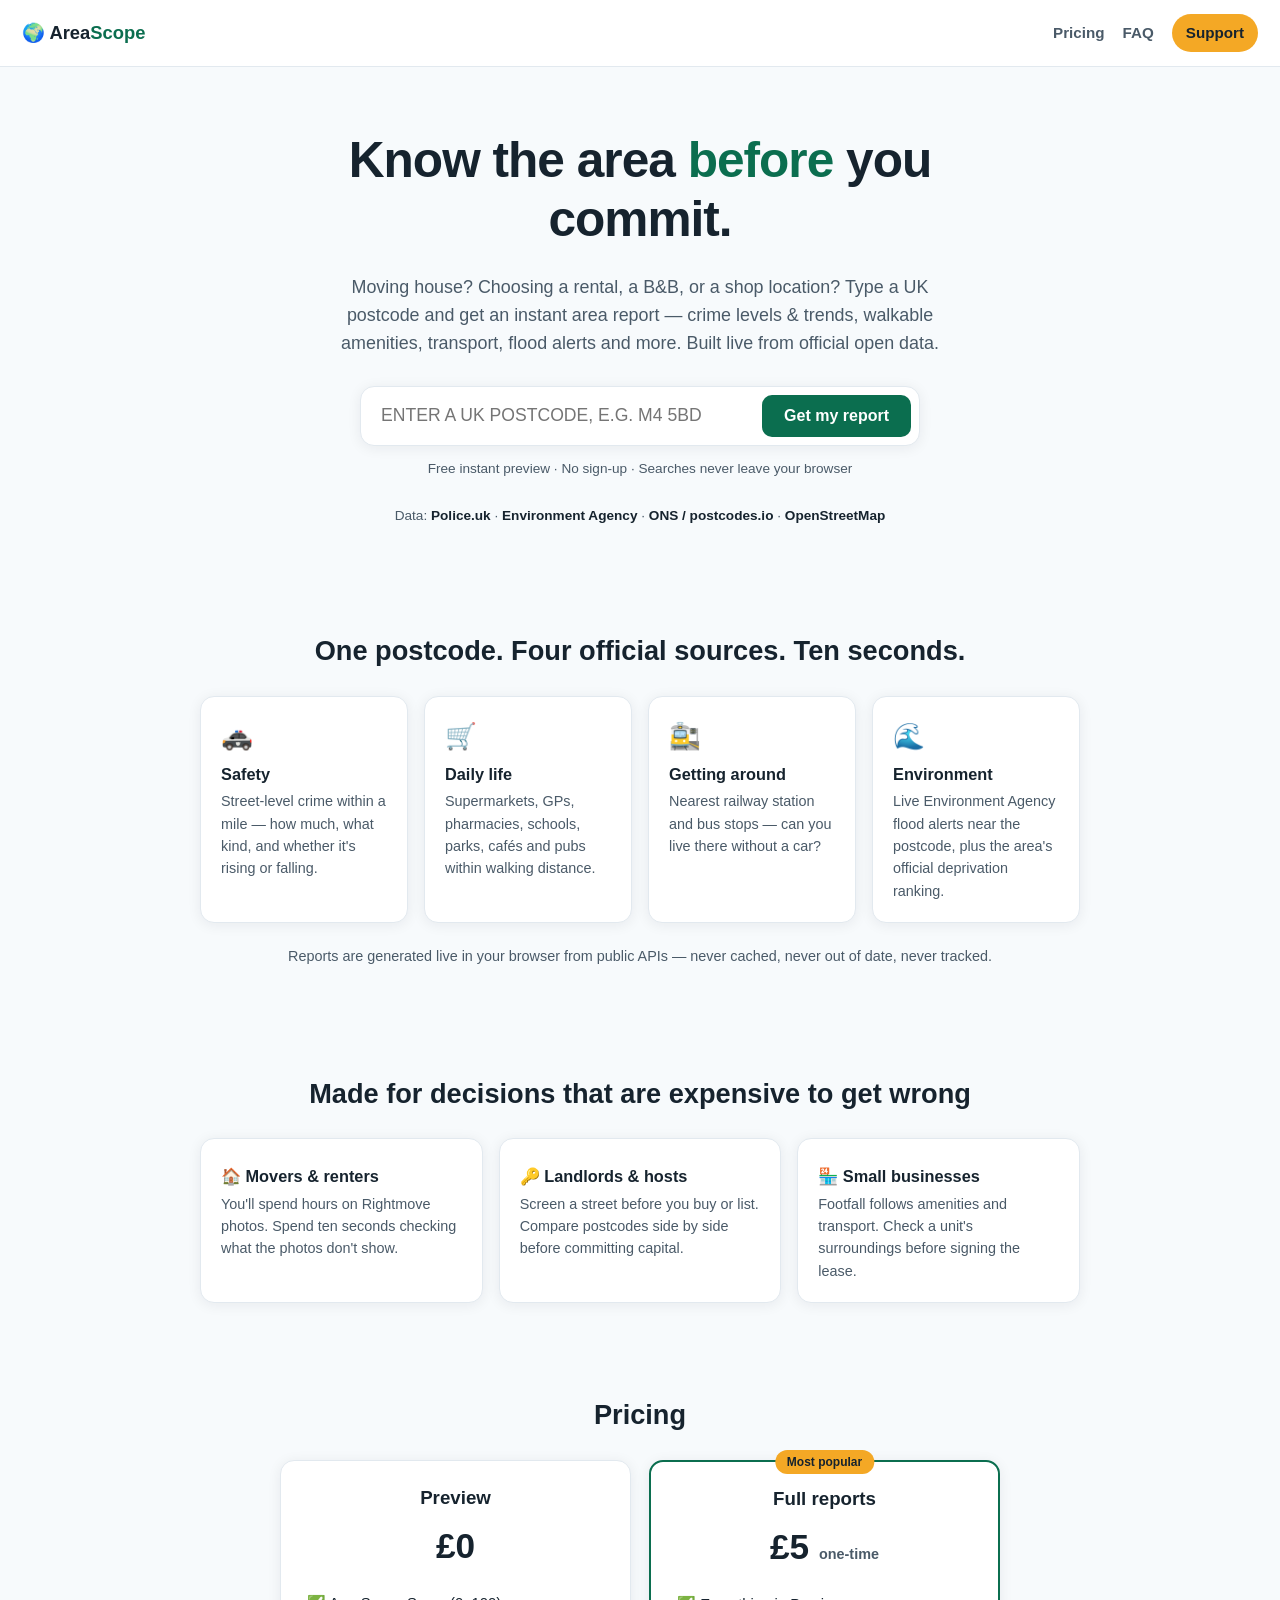
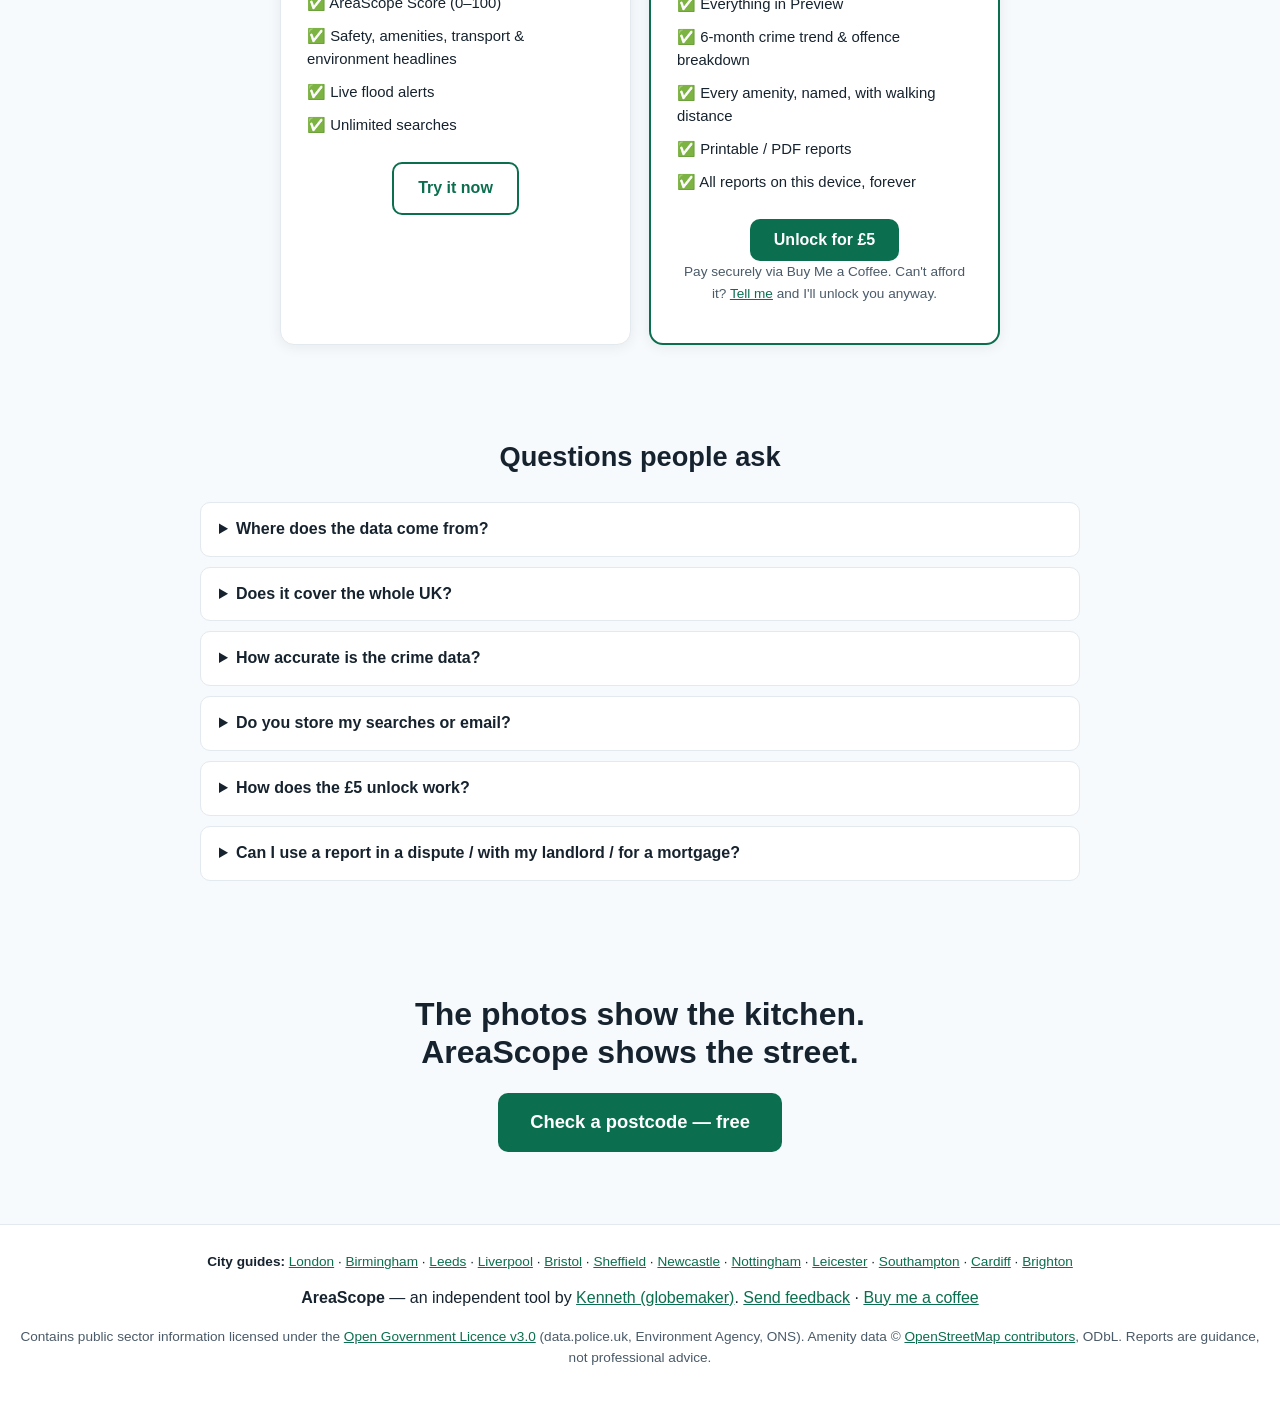
==== index.html @ 7314820b "AreaScope: instant UK area reports from open data Co-Authored-By: Claude Fable 5 <noreply@anthropic." ====
<!DOCTYPE html>
<html lang="en-GB">
<head>
<meta charset="UTF-8">
<meta name="viewport" content="width=device-width, initial-scale=1.0">
<title>AreaScope — instant UK area reports. Crime, amenities & flood risk for any postcode</title>
<meta name="description" content="Type any UK postcode and get an instant area intelligence report: crime levels and trends, walkable amenities, transport, flood alerts and deprivation stats — built from official open data.">
<link rel="canonical" href="https://kennethmacfadyen-globemaker.github.io/areascope/">
<meta property="og:title" content="AreaScope — know the area before you commit">
<meta property="og:description" content="Instant UK postcode reports: crime, amenities, transport, flood alerts. Free preview, full report £5.">
<meta property="og:type" content="website">
<meta property="og:url" content="https://kennethmacfadyen-globemaker.github.io/areascope/">
<link rel="icon" href="favicon.svg" type="image/svg+xml">
<link rel="stylesheet" href="style.css">
<script type="application/ld+json">
{
  "@context": "https://schema.org",
  "@type": "FAQPage",
  "mainEntity": [
    {"@type":"Question","name":"Where does AreaScope data come from?","acceptedAnswer":{"@type":"Answer","text":"Official open sources: street-level crime from data.police.uk, geography and deprivation from postcodes.io (ONS), live flood alerts from the Environment Agency, and amenities from OpenStreetMap. Nothing is made up and nothing is stale — it is fetched live when you search."}},
    {"@type":"Question","name":"Is the free report really free?","acceptedAnswer":{"@type":"Answer","text":"Yes. Every search shows the AreaScope Score and a headline for each category at no cost. The full report — trends, tables, distances and a printable PDF — is a one-time £5 unlock."}},
    {"@type":"Question","name":"Does AreaScope cover Scotland and Northern Ireland?","acceptedAnswer":{"@type":"Answer","text":"Amenities, transport and area profile work UK-wide. Street-level crime covers England, Wales and Northern Ireland (Police Scotland and Greater Manchester Police do not publish to the open API; reports there say so explicitly). Flood alerts cover England."}},
    {"@type":"Question","name":"Do you store my searches?","acceptedAnswer":{"@type":"Answer","text":"No. AreaScope has no server and no database. Your browser talks directly to the public data sources; your searches never pass through us."}}
  ]
}
</script>
</head>
<body>

<header class="site-header">
  <a class="brand" href="./">🌍 Area<span>Scope</span></a>
  <nav>
    <a href="#pricing">Pricing</a>
    <a href="#faq">FAQ</a>
    <a href="https://www.buymeacoffee.com/globemaker" target="_blank" rel="noopener" class="nav-cta">Support</a>
  </nav>
</header>

<main>
  <!-- ============ HERO ============ -->
  <section class="hero" id="top">
    <h1>Know the area <em>before</em> you commit.</h1>
    <p class="sub">Moving house? Choosing a rental, a B&amp;B, or a shop location? Type a UK postcode and get an instant area report — crime levels &amp; trends, walkable amenities, transport, flood alerts and more. Built live from official open data.</p>

    <form id="search-form" class="search" autocomplete="off">
      <div class="search-box">
        <input id="postcode-input" type="text" inputmode="text" placeholder="Enter a UK postcode, e.g. M4 5BD" aria-label="UK postcode" required>
        <button type="submit" id="search-btn">Get my report</button>
      </div>
      <ul id="autocomplete" class="autocomplete" hidden></ul>
      <p class="reassure">Free instant preview · No sign-up · Searches never leave your browser</p>
    </form>

    <p class="trustline">Data: <strong>Police.uk</strong> · <strong>Environment Agency</strong> · <strong>ONS / postcodes.io</strong> · <strong>OpenStreetMap</strong></p>
  </section>

  <!-- ============ REPORT ============ -->
  <section id="report" class="report" hidden>
    <div id="report-status" class="report-status" hidden></div>
    <div id="report-body" hidden>
      <div class="report-head">
        <div>
          <h2 id="report-title">Area report</h2>
          <p id="report-subtitle" class="muted"></p>
        </div>
        <div class="score-dial" id="score-dial"></div>
      </div>

      <div id="flood-banner" class="flood-banner" hidden></div>

      <div class="cat-grid" id="cat-grid"></div>

      <!-- Locked / unlocked detail -->
      <div id="detail-lock" class="detail-lock">
        <h3>The full report goes deeper</h3>
        <ul class="lock-list">
          <li>📈 6-month crime trend &amp; breakdown by offence type</li>
          <li>🛒 Every amenity with its name and walking distance</li>
          <li>🚉 Nearest station &amp; transport detail</li>
          <li>🖨️ Printable / save-as-PDF report to share or file</li>
        </ul>
        <button class="btn-primary" id="unlock-btn">Unlock full reports — £5 one-time</button>
        <p class="muted small">One payment unlocks every report on this device, forever.</p>
      </div>

      <div id="detail-full" class="detail-full" hidden>
        <div class="detail-section" id="sec-crime"></div>
        <div class="detail-section" id="sec-amenities"></div>
        <div class="detail-section" id="sec-transport"></div>
        <div class="detail-section" id="sec-environment"></div>
        <div class="detail-section" id="sec-profile"></div>
        <div class="report-actions">
          <button class="btn-secondary" id="print-btn">🖨️ Print / save as PDF</button>
          <button class="btn-secondary" id="new-search-btn">🔍 New search</button>
        </div>
      </div>
    </div>
  </section>

  <!-- ============ HOW IT WORKS ============ -->
  <section class="how" id="how">
    <h2>One postcode. Four official sources. Ten seconds.</h2>
    <div class="how-grid">
      <div class="how-card"><span class="how-emoji">🚓</span><h3>Safety</h3><p>Street-level crime within a mile — how much, what kind, and whether it's rising or falling.</p></div>
      <div class="how-card"><span class="how-emoji">🛒</span><h3>Daily life</h3><p>Supermarkets, GPs, pharmacies, schools, parks, cafés and pubs within walking distance.</p></div>
      <div class="how-card"><span class="how-emoji">🚉</span><h3>Getting around</h3><p>Nearest railway station and bus stops — can you live there without a car?</p></div>
      <div class="how-card"><span class="how-emoji">🌊</span><h3>Environment</h3><p>Live Environment Agency flood alerts near the postcode, plus the area's official deprivation ranking.</p></div>
    </div>
    <p class="how-note">Reports are generated live in your browser from public APIs — never cached, never out of date, never tracked.</p>
  </section>

  <!-- ============ WHO IT'S FOR ============ -->
  <section class="who">
    <h2>Made for decisions that are expensive to get wrong</h2>
    <div class="who-grid">
      <div class="who-card"><h3>🏠 Movers &amp; renters</h3><p>You'll spend hours on Rightmove photos. Spend ten seconds checking what the photos don't show.</p></div>
      <div class="who-card"><h3>🔑 Landlords &amp; hosts</h3><p>Screen a street before you buy or list. Compare postcodes side by side before committing capital.</p></div>
      <div class="who-card"><h3>🏪 Small businesses</h3><p>Footfall follows amenities and transport. Check a unit's surroundings before signing the lease.</p></div>
    </div>
  </section>

  <!-- ============ PRICING ============ -->
  <section class="pricing" id="pricing">
    <h2>Pricing</h2>
    <div class="price-grid">
      <div class="price-card">
        <h3>Preview</h3>
        <p class="price">£0</p>
        <ul>
          <li>✅ AreaScope Score (0–100)</li>
          <li>✅ Safety, amenities, transport &amp; environment headlines</li>
          <li>✅ Live flood alerts</li>
          <li>✅ Unlimited searches</li>
        </ul>
        <a class="btn-secondary" href="#top">Try it now</a>
      </div>
      <div class="price-card featured">
        <div class="badge">Most popular</div>
        <h3>Full reports</h3>
        <p class="price">£5 <span>one-time</span></p>
        <ul>
          <li>✅ Everything in Preview</li>
          <li>✅ 6-month crime trend &amp; offence breakdown</li>
          <li>✅ Every amenity, named, with walking distance</li>
          <li>✅ Printable / PDF reports</li>
          <li>✅ All reports on this device, forever</li>
        </ul>
        <button class="btn-primary" id="pricing-unlock-btn">Unlock for £5</button>
        <p class="muted small">Pay securely via Buy Me a Coffee. Can't afford it? <a href="https://docs.google.com/forms/d/e/1FAIpQLSe-93kY-jagA7ZB-U9bLWbA0I6XwmINco6NWrNfkGln5kHT_w/viewform?usp=dialog" target="_blank" rel="noopener">Tell me</a> and I'll unlock you anyway.</p>
      </div>
    </div>
  </section>

  <!-- ============ FAQ ============ -->
  <section class="faq" id="faq">
    <h2>Questions people ask</h2>
    <details><summary>Where does the data come from?</summary><p>Four official/open sources, fetched live at the moment you search: street-level crime from <strong>data.police.uk</strong>, geography and deprivation statistics from <strong>postcodes.io</strong> (ONS data), live flood alerts from the <strong>Environment Agency</strong>, and amenities from <strong>OpenStreetMap</strong>. The report shows exactly what the public record shows — nothing is edited or embellished.</p></details>
    <details><summary>Does it cover the whole UK?</summary><p>Amenities, transport and the area profile work UK-wide. Street-level crime covers England, Wales and Northern Ireland — Police Scotland and Greater Manchester Police don't publish to the open API, so in those areas the score is calculated without the crime component and the report tells you exactly that. We'd rather show you a gap than a made-up number. Flood alerts cover England.</p></details>
    <details><summary>How accurate is the crime data?</summary><p>It's the same data the police publish, anonymised to street level, usually 1–2 months behind today. It counts <em>reported</em> crime within roughly one mile of the postcode. Treat it as a strong signal, not a verdict — always visit an area in person too.</p></details>
    <details><summary>Do you store my searches or email?</summary><p>No. There's no server, no database, no cookies, no analytics. Your browser talks directly to the public APIs. The £5 unlock is stored only on your own device.</p></details>
    <details><summary>How does the £5 unlock work?</summary><p>Payment goes through Buy Me a Coffee (card / Apple Pay / Google Pay). After paying, you press "I've paid — unlock" and full reports open on your device permanently. It's an honour system — AreaScope is a one-person product and I'd rather trust you than make you create an account.</p></details>
    <details><summary>Can I use a report in a dispute / with my landlord / for a mortgage?</summary><p>Reports are for guidance only. They summarise public data accurately but aren't professional advice or an official document.</p></details>
  </section>

  <!-- ============ FINAL CTA ============ -->
  <section class="final-cta">
    <h2>The photos show the kitchen.<br>AreaScope shows the street.</h2>
    <a class="btn-primary big" href="#top">Check a postcode — free</a>
  </section>
</main>

<footer class="site-footer">
  <p class="small"><strong>City guides:</strong>
    <a href="cities/london.html">London</a> · <a href="cities/birmingham.html">Birmingham</a> ·
    <a href="cities/leeds.html">Leeds</a> · <a href="cities/liverpool.html">Liverpool</a> ·
    <a href="cities/bristol.html">Bristol</a> · <a href="cities/sheffield.html">Sheffield</a> ·
    <a href="cities/newcastle.html">Newcastle</a> · <a href="cities/nottingham.html">Nottingham</a> ·
    <a href="cities/leicester.html">Leicester</a> · <a href="cities/southampton.html">Southampton</a> ·
    <a href="cities/cardiff.html">Cardiff</a> · <a href="cities/brighton.html">Brighton</a></p>
  <p><strong>AreaScope</strong> — an independent tool by <a href="https://kennethmacfadyen-globemaker.github.io/" target="_blank" rel="noopener">Kenneth (globemaker)</a>.
  <a href="https://docs.google.com/forms/d/e/1FAIpQLSe-93kY-jagA7ZB-U9bLWbA0I6XwmINco6NWrNfkGln5kHT_w/viewform?usp=dialog" target="_blank" rel="noopener">Send feedback</a> ·
  <a href="https://www.buymeacoffee.com/globemaker" target="_blank" rel="noopener">Buy me a coffee</a></p>
  <p class="small muted">Contains public sector information licensed under the <a href="https://www.nationalarchives.gov.uk/doc/open-government-licence/version/3/" target="_blank" rel="noopener">Open Government Licence v3.0</a> (data.police.uk, Environment Agency, ONS). Amenity data © <a href="https://www.openstreetmap.org/copyright" target="_blank" rel="noopener">OpenStreetMap contributors</a>, ODbL. Reports are guidance, not professional advice.</p>
</footer>

<!-- ============ UNLOCK MODAL ============ -->
<div class="modal-backdrop" id="unlock-modal" hidden>
  <div class="modal" role="dialog" aria-modal="true" aria-labelledby="modal-title">
    <button class="modal-close" id="modal-close" aria-label="Close">×</button>
    <h3 id="modal-title">Unlock full reports — £5, once</h3>
    <p>Every full report on this device, forever: crime trends, offence breakdowns, named amenities with distances, and printable PDFs.</p>
    <ol class="modal-steps">
      <li>Chip in £5 via Buy Me a Coffee (opens in a new tab)</li>
      <li>Come back and press unlock</li>
    </ol>
    <a class="btn-primary" id="pay-link" href="https://www.buymeacoffee.com/globemaker" target="_blank" rel="noopener">1 · Chip in £5 →</a>
    <button class="btn-secondary" id="confirm-unlock">2 · I've paid — unlock</button>
    <p class="muted small">Honour system — no accounts, no tracking. Already paid on another device? The same button works.</p>
  </div>
</div>

<script src="app.js"></script>
</body>
</html>
---- style.css ----
/* AreaScope — zero-dependency styles */
:root {
  --ink: #16232e;
  --ink-soft: #4a5a68;
  --bg: #f7fafc;
  --card: #ffffff;
  --brand: #0b6e4f;
  --brand-dark: #095c42;
  --accent: #f4a825;
  --line: #e2e9ef;
  --good: #0b6e4f;
  --ok: #b58a00;
  --bad: #b3372e;
  --radius: 14px;
  --shadow: 0 2px 14px rgba(22, 35, 46, .07);
}
* { box-sizing: border-box; }
html { scroll-behavior: smooth; }
body {
  margin: 0;
  font-family: -apple-system, BlinkMacSystemFont, "Segoe UI", Roboto, Helvetica, Arial, sans-serif;
  color: var(--ink);
  background: var(--bg);
  line-height: 1.55;
}
h1, h2, h3 { line-height: 1.2; margin: 0 0 .5em; }
p { margin: 0 0 1em; }
a { color: var(--brand); }
.muted { color: var(--ink-soft); }
.small { font-size: .85rem; }

/* Header */
.site-header {
  display: flex; justify-content: space-between; align-items: center;
  padding: 14px 22px; background: var(--card); border-bottom: 1px solid var(--line);
  position: sticky; top: 0; z-index: 50;
}
.brand { font-weight: 800; font-size: 1.15rem; text-decoration: none; color: var(--ink); }
.brand span { color: var(--brand); }
.site-header nav { display: flex; gap: 18px; align-items: center; }
.site-header nav a { text-decoration: none; color: var(--ink-soft); font-weight: 600; font-size: .95rem; }
.site-header nav a:hover { color: var(--brand); }
.nav-cta { background: var(--accent); color: var(--ink) !important; padding: 7px 14px; border-radius: 999px; }

/* Hero */
.hero { max-width: 780px; margin: 0 auto; padding: 64px 20px 48px; text-align: center; }
.hero h1 { font-size: clamp(2rem, 5.4vw, 3.1rem); font-weight: 850; letter-spacing: -.02em; }
.hero h1 em { font-style: normal; color: var(--brand); }
.hero .sub { font-size: 1.12rem; color: var(--ink-soft); max-width: 640px; margin: 0 auto 28px; }
.search { position: relative; max-width: 560px; margin: 0 auto; }
.search-box {
  display: flex; gap: 8px; background: var(--card); padding: 8px;
  border-radius: var(--radius); box-shadow: var(--shadow); border: 1px solid var(--line);
}
#postcode-input {
  flex: 1; border: none; outline: none; font-size: 1.1rem; padding: 10px 12px;
  border-radius: 8px; background: transparent; min-width: 0; text-transform: uppercase;
}
#search-btn {
  background: var(--brand); color: #fff; border: none; font-size: 1rem; font-weight: 700;
  padding: 12px 22px; border-radius: 10px; cursor: pointer; white-space: nowrap;
}
#search-btn:hover { background: var(--brand-dark); }
#search-btn:disabled { opacity: .6; cursor: wait; }
.autocomplete {
  position: absolute; left: 0; right: 0; top: calc(100% + 4px); z-index: 40;
  background: var(--card); border: 1px solid var(--line); border-radius: 10px;
  box-shadow: var(--shadow); list-style: none; margin: 0; padding: 4px; text-align: left;
  max-height: 240px; overflow-y: auto;
}
.autocomplete li { padding: 9px 12px; border-radius: 7px; cursor: pointer; font-weight: 600; }
.autocomplete li:hover, .autocomplete li.active { background: #eef6f2; color: var(--brand); }
.reassure { margin-top: 12px; font-size: .85rem; color: var(--ink-soft); }
.trustline { margin-top: 26px; font-size: .85rem; color: var(--ink-soft); }
.trustline strong { color: var(--ink); }

/* Report */
.report { max-width: 860px; margin: 0 auto 40px; padding: 0 20px; }
.report-status {
  background: var(--card); border: 1px solid var(--line); border-radius: var(--radius);
  padding: 22px; text-align: center; font-weight: 600; box-shadow: var(--shadow);
}
.report-status.error { color: var(--bad); }
.spinner {
  display: inline-block; width: 18px; height: 18px; border: 3px solid var(--line);
  border-top-color: var(--brand); border-radius: 50%; vertical-align: -4px; margin-right: 10px;
  animation: spin .8s linear infinite;
}
@keyframes spin { to { transform: rotate(360deg); } }
.report-head {
  display: flex; justify-content: space-between; align-items: center; gap: 18px;
  background: var(--card); border: 1px solid var(--line); border-radius: var(--radius);
  padding: 22px; box-shadow: var(--shadow); margin-bottom: 14px; flex-wrap: wrap;
}
.report-head h2 { margin: 0; font-size: 1.5rem; }
.score-dial { width: 120px; flex: none; }
.score-dial svg { display: block; width: 100%; }
.flood-banner {
  border-radius: var(--radius); padding: 14px 18px; margin-bottom: 14px; font-weight: 600;
  background: #fdeeea; border: 1px solid #f2c4bd; color: var(--bad);
}
.flood-banner.ok { background: #ecf6f1; border-color: #cde5da; color: var(--good); }

.cat-grid { display: grid; grid-template-columns: repeat(auto-fit, minmax(240px, 1fr)); gap: 14px; margin-bottom: 14px; }
.cat-card {
  background: var(--card); border: 1px solid var(--line); border-radius: var(--radius);
  padding: 16px 18px; box-shadow: var(--shadow);
}
.cat-card h3 { font-size: .95rem; margin-bottom: 6px; display: flex; justify-content: space-between; }
.cat-card .cat-score { font-weight: 800; }
.cat-bar { height: 8px; border-radius: 999px; background: #edf1f5; overflow: hidden; margin-bottom: 8px; }
.cat-bar i { display: block; height: 100%; border-radius: 999px; }
.cat-card p { margin: 0; font-size: .88rem; color: var(--ink-soft); }
.s-good { color: var(--good); } .s-ok { color: var(--ok); } .s-bad { color: var(--bad); }
.b-good { background: var(--good); } .b-ok { background: var(--accent); } .b-bad { background: var(--bad); }

/* Lock */
.detail-lock {
  background: linear-gradient(180deg, #ffffff, #f2f8f5); border: 1px dashed var(--brand);
  border-radius: var(--radius); padding: 26px; text-align: center;
}
.lock-list { list-style: none; padding: 0; margin: 0 auto 18px; max-width: 420px; text-align: left; }
.lock-list li { padding: 4px 0; font-weight: 600; color: var(--ink-soft); }

/* Full detail */
.detail-section {
  background: var(--card); border: 1px solid var(--line); border-radius: var(--radius);
  padding: 20px 22px; box-shadow: var(--shadow); margin-bottom: 14px;
}
.detail-section h3 { font-size: 1.1rem; border-bottom: 1px solid var(--line); padding-bottom: 8px; }
.detail-section table { width: 100%; border-collapse: collapse; font-size: .92rem; }
.detail-section td, .detail-section th { padding: 6px 8px; text-align: left; border-bottom: 1px solid var(--line); }
.detail-section th { color: var(--ink-soft); font-weight: 600; }
.detail-section td:last-child, .detail-section th:last-child { text-align: right; }
.sparkline { margin: 10px 0; }
.report-actions { display: flex; gap: 12px; justify-content: center; flex-wrap: wrap; margin: 8px 0 20px; }

/* Buttons */
.btn-primary, .btn-secondary {
  display: inline-block; border-radius: 10px; padding: 12px 24px; font-size: 1rem;
  font-weight: 700; cursor: pointer; text-decoration: none; text-align: center; border: none;
}
.btn-primary { background: var(--brand); color: #fff; }
.btn-primary:hover { background: var(--brand-dark); }
.btn-primary.big { font-size: 1.15rem; padding: 15px 32px; }
.btn-secondary { background: var(--card); color: var(--brand); border: 2px solid var(--brand); }
.btn-secondary:hover { background: #eef6f2; }

/* Sections */
.how, .who, .pricing, .faq { max-width: 920px; margin: 0 auto; padding: 48px 20px; }
.how h2, .who h2, .pricing h2, .faq h2 { text-align: center; font-size: 1.7rem; margin-bottom: 28px; }
.how-grid, .who-grid { display: grid; grid-template-columns: repeat(auto-fit, minmax(200px, 1fr)); gap: 16px; }
.how-card, .who-card {
  background: var(--card); border: 1px solid var(--line); border-radius: var(--radius);
  padding: 20px; box-shadow: var(--shadow);
}
.how-emoji { font-size: 1.6rem; }
.how-card h3, .who-card h3 { font-size: 1.02rem; margin: 8px 0 6px; }
.how-card p, .who-card p { font-size: .9rem; color: var(--ink-soft); margin: 0; }
.how-note { text-align: center; color: var(--ink-soft); font-size: .9rem; margin-top: 22px; }

/* Pricing */
.price-grid { display: grid; grid-template-columns: repeat(auto-fit, minmax(260px, 1fr)); gap: 18px; max-width: 720px; margin: 0 auto; }
.price-card {
  background: var(--card); border: 1px solid var(--line); border-radius: var(--radius);
  padding: 26px; box-shadow: var(--shadow); text-align: center; position: relative;
}
.price-card.featured { border: 2px solid var(--brand); }
.price-card .badge {
  position: absolute; top: -12px; left: 50%; transform: translateX(-50%);
  background: var(--accent); font-size: .75rem; font-weight: 800; padding: 3px 12px; border-radius: 999px;
}
.price { font-size: 2.2rem; font-weight: 850; margin: 4px 0 14px; }
.price span { font-size: .9rem; font-weight: 600; color: var(--ink-soft); }
.price-card ul { list-style: none; padding: 0; margin: 0 0 20px; text-align: left; }
.price-card li { padding: 5px 0; font-size: .93rem; }

/* FAQ */
.faq details {
  background: var(--card); border: 1px solid var(--line); border-radius: 10px;
  padding: 14px 18px; margin-bottom: 10px;
}
.faq summary { font-weight: 700; cursor: pointer; }
.faq details p { margin: 10px 0 0; color: var(--ink-soft); }

/* Final CTA */
.final-cta { text-align: center; padding: 56px 20px 72px; }
.final-cta h2 { font-size: clamp(1.4rem, 4vw, 2rem); margin-bottom: 22px; }

/* Footer */
.site-footer { border-top: 1px solid var(--line); padding: 26px 20px 40px; text-align: center; background: var(--card); }

/* Modal */
.modal-backdrop {
  position: fixed; inset: 0; background: rgba(22,35,46,.55); z-index: 100;
  display: flex; align-items: center; justify-content: center; padding: 20px;
}
.modal-backdrop[hidden] { display: none; }
.modal {
  background: var(--card); border-radius: var(--radius); padding: 30px; max-width: 430px;
  width: 100%; position: relative; text-align: center; box-shadow: 0 10px 40px rgba(0,0,0,.25);
}
.modal-close {
  position: absolute; top: 10px; right: 14px; background: none; border: none;
  font-size: 1.6rem; cursor: pointer; color: var(--ink-soft);
}
.modal-steps { text-align: left; margin: 0 0 18px; padding-left: 22px; color: var(--ink-soft); }
.modal .btn-primary, .modal .btn-secondary { display: block; width: 100%; margin-bottom: 10px; }

/* Print — show only the report */
@media print {
  .site-header, .hero, .how, .who, .pricing, .faq, .final-cta,
  .detail-lock, .report-actions, .modal-backdrop { display: none !important; }
  body { background: #fff; }
  .report { max-width: none; }
  .detail-section, .report-head { box-shadow: none; break-inside: avoid; }
}

@media (max-width: 560px) {
  .search-box { flex-direction: column; }
  #search-btn { width: 100%; }
  .report-head { flex-direction: column; text-align: center; }
}
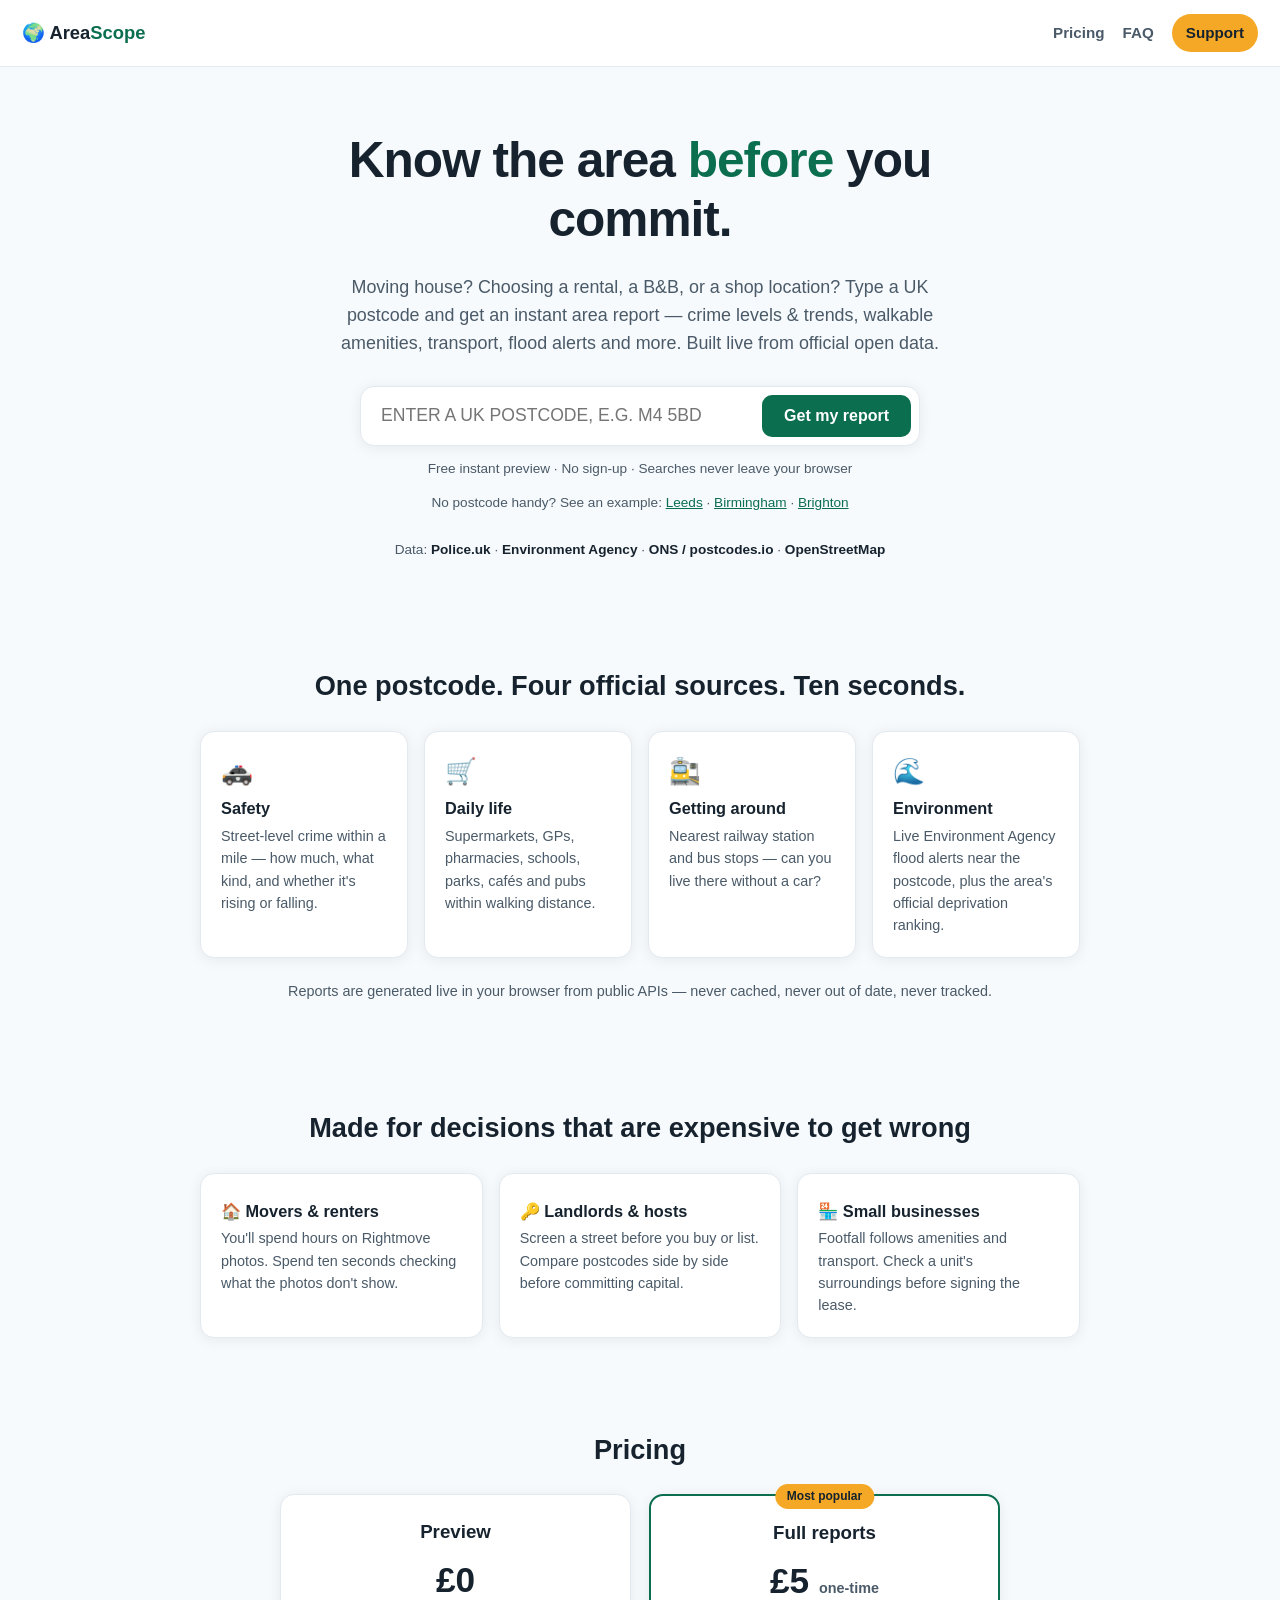
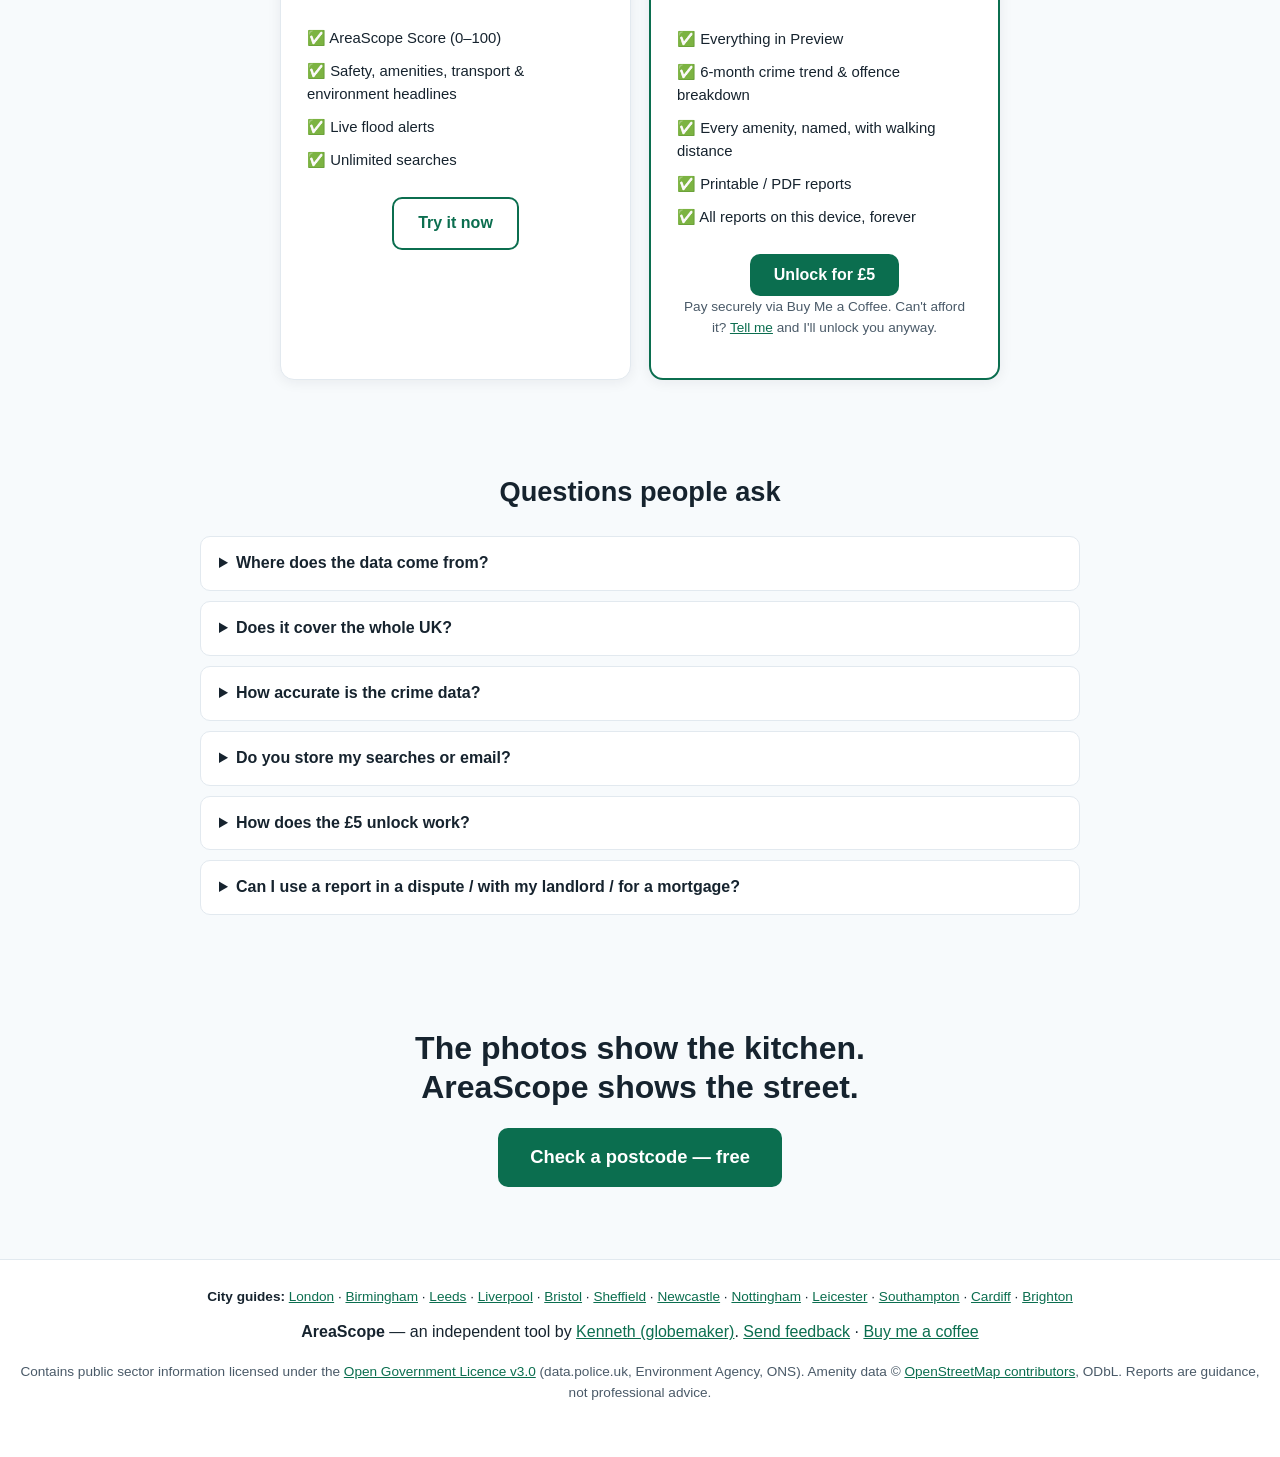
==== commit b89c9b19: "Funnel: sample report links + visible unlock confirmation in pricing Co-Authored-By: Claude Fable 5 " ====
--- a/index.html
+++ b/index.html
@@ -49,6 +49,8 @@
       </div>
       <ul id="autocomplete" class="autocomplete" hidden></ul>
       <p class="reassure">Free instant preview · No sign-up · Searches never leave your browser</p>
+      <p class="reassure">No postcode handy? See an example:
+        <a href="?pc=LS1%206DT">Leeds</a> · <a href="?pc=B1%201BB">Birmingham</a> · <a href="?pc=BN1%201UB">Brighton</a></p>
     </form>
 
     <p class="trustline">Data: <strong>Police.uk</strong> · <strong>Environment Agency</strong> · <strong>ONS / postcodes.io</strong> · <strong>OpenStreetMap</strong></p>
